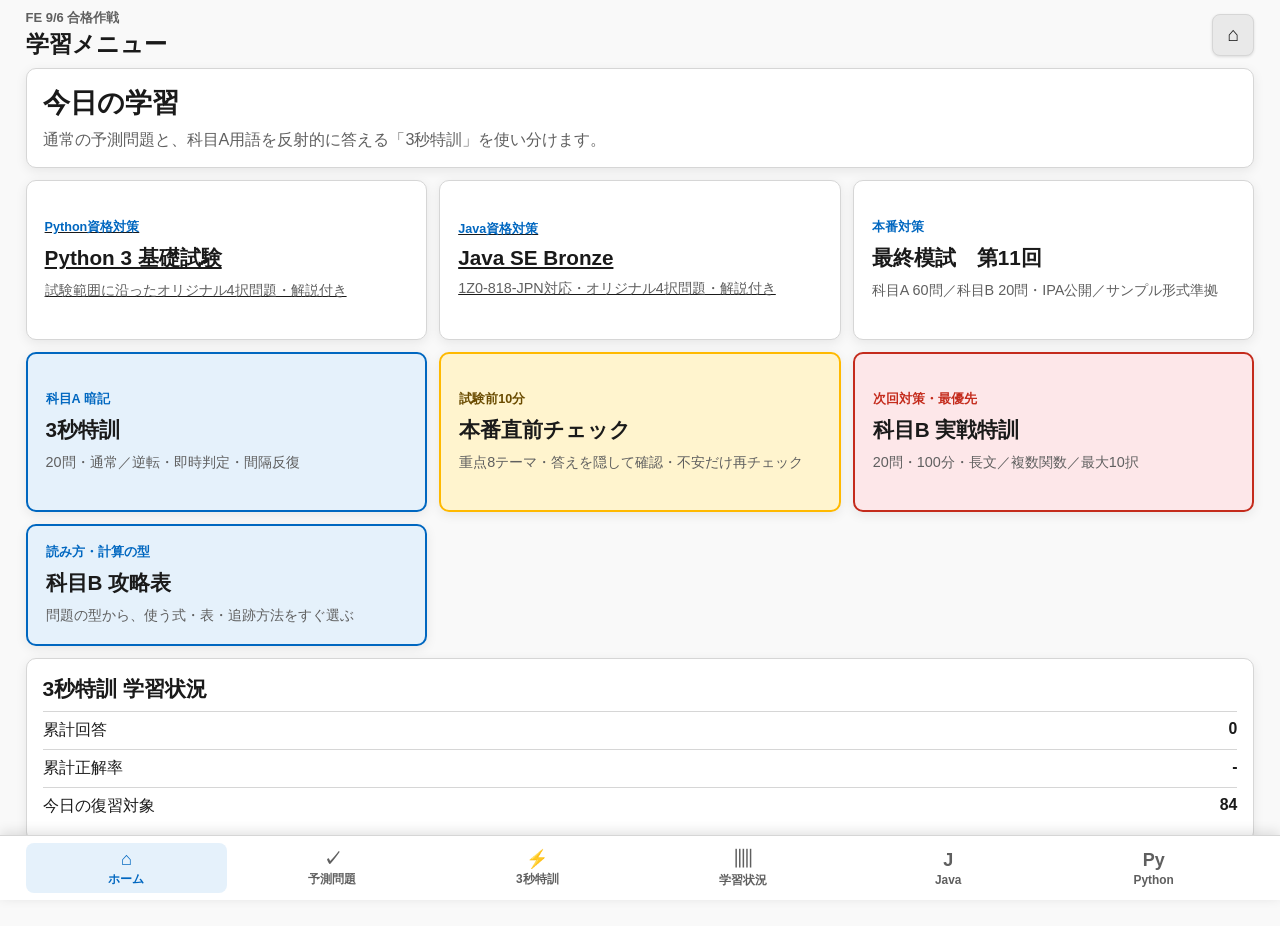
==== index.html @ 93d4a125 "Add responsive Java and Python navigation tabs" ====
<!doctype html>
<html lang="ja">
<head>
  <meta charset="utf-8">
  <meta name="viewport" content="width=device-width,initial-scale=1,viewport-fit=cover">
  <meta name="theme-color" content="#0078d4">
  <meta name="apple-mobile-web-app-capable" content="yes">
  <meta name="apple-mobile-web-app-status-bar-style" content="black-translucent">
  <meta name="apple-mobile-web-app-title" content="FE合格作戦">
  <title>FE 9/6 合格作戦 - 最終模試</title>
  <link rel="stylesheet" href="./styles.css">
</head>
<body>
  <div class="app-shell">
    <header class="app-header">
      <div><p class="eyebrow">FE 9/6 合格作戦</p><h1 id="appTitle">学習メニュー</h1></div>
      <button id="homeBtn" class="icon-btn" type="button" aria-label="ホーム">⌂</button>
    </header>
    <main>
      <section id="homeView" class="home-view">
        <div class="hero-card">
          <h2>今日の学習</h2>
          <p>通常の予測問題と、科目A用語を反射的に答える「3秒特訓」を使い分けます。</p>
        </div>
        <div class="mode-grid">
          <a class="mode-card python-mode-card" href="./python.html"><span class="mode-kicker">Python資格対策</span><strong>Python 3 基礎試験</strong><span>試験範囲に沿ったオリジナル4択問題・解説付き</span></a>
          <a class="mode-card python-mode-card" href="./java.html"><span class="mode-kicker">Java資格対策</span><strong>Java SE Bronze</strong><span>1Z0-818-JPN対応・オリジナル4択問題・解説付き</span></a>
          <button id="startQuizBtn" class="mode-card" type="button">
            <span class="mode-kicker">本番対策</span>
            <strong>最終模試　第11回</strong>
            <span>科目A 60問／科目B 20問・IPA公開／サンプル形式準拠</span>
          </button>
          <button id="startDrillBtn" class="mode-card accent-card" type="button">
            <span class="mode-kicker">科目A 暗記</span>
            <strong>3秒特訓</strong>
            <span>20問・通常／逆転・即時判定・間隔反復</span>
          </button>
          <button id="startCramBtn" class="mode-card cram-mode-card" type="button">
            <span class="mode-kicker">試験前10分</span>
            <strong>本番直前チェック</strong>
            <span>重点8テーマ・答えを隠して確認・不安だけ再チェック</span>
          </button>
          <button id="startBPracticeBtn" class="mode-card b-mode-card" type="button">
            <span class="mode-kicker">次回対策・最優先</span>
            <strong>科目B 実戦特訓</strong>
            <span>20問・100分・長文／複数関数／最大10択</span>
          </button>
          <button id="openBGuideBtn" class="mode-card guide-mode-card" type="button">
            <span class="mode-kicker">読み方・計算の型</span>
            <strong>科目B 攻略表</strong>
            <span>問題の型から、使う式・表・追跡方法をすぐ選ぶ</span>
          </button>
        </div>
        <div class="stats-card">
          <h3>3秒特訓 学習状況</h3>
          <div class="stats-row"><span>累計回答</span><strong id="drillAttempts">0</strong></div>
          <div class="stats-row"><span>累計正解率</span><strong id="drillAccuracy">-</strong></div>
          <div class="stats-row"><span>今日の復習対象</span><strong id="drillDue">0</strong></div>
        </div>
      </section>

      <section id="quizView" hidden>
        <div class="exam-section-bar">
          <button id="sectionABtn" class="section-btn active" type="button">科目A<br><small>60問・90分</small></button>
          <button id="sectionBBtn" class="section-btn" type="button">科目B<br><small>20問・100分</small></button>
          <div class="exam-timer"><small>残り時間</small><strong id="examTimer">--:--</strong></div>
          <button id="resetExamTimerBtn" class="timer-reset" type="button">↺<small>時間リセット</small></button>
        </div>
        <div class="progress-row"><span id="counter"></span><span id="answeredCount"></span></div>
        <div class="progress"><div id="progressBar"></div></div>
        <article class="question-card">
          <div class="meta"><span id="sectionBadge" class="badge"></span><span id="categoryBadge" class="badge soft"></span><span id="importanceBadge" class="badge warn"></span></div>
          <h2 id="questionText"></h2>
          <div id="figureBlock" class="figure-block" hidden></div>
          <pre id="codeBlock" class="code-block" hidden></pre>
          <div id="options" class="options"></div>
          <label class="review-row"><input id="reviewFlag" type="checkbox"><span>あとで見直す</span></label>
        </article>
        <nav class="nav-row"><button id="prevBtn" class="secondary" type="button">← 前へ</button><button id="nextBtn" class="primary" type="button">次へ →</button></nav>
        <button id="submitBtn" class="submit" type="button">回答を提出</button>
      </section>

      <section id="drillView" hidden>
        <div class="progress-row"><span id="drillCounter"></span><span id="drillScore"></span></div>
        <div class="progress drill-progress"><div id="drillProgressBar"></div></div>
        <article class="question-card drill-card">
          <div class="meta"><span class="badge">科目A</span><span id="drillCategory" class="badge soft"></span><span id="drillTimer" class="timer-badge">3</span></div>
          <p id="drillDirection" class="drill-label">説明から用語を3秒で連想</p>
          <h2 id="drillPrompt" class="drill-prompt"></h2>
          <div id="drillOptions" class="options"></div>
          <div id="drillFeedback" class="feedback" hidden>
            <strong id="feedbackTitle"></strong>
            <p id="feedbackExplain"></p>
            <p id="feedbackContrast" class="contrast"></p>
            <div class="exam-example">
              <span class="exam-example-label">本番想定の問題文</span>
              <p id="feedbackExamQuestion"></p>
            </div>
          </div>
        </article>
        <button id="drillNextBtn" class="primary full" type="button" hidden>次の問題へ →</button>
        <button id="endDrillBtn" class="secondary full" type="button">特訓を終了</button>
      </section>

      <section id="drillResultView" class="result-view" hidden>
        <h2>3秒特訓 結果</h2>
        <div id="drillResultSummary" class="result-summary"></div>
        <button id="retryWrongBtn" class="primary full" type="button">間違えた問題を再特訓</button>
        <button id="drillHomeBtn" class="secondary full" type="button">学習メニューへ</button>
      </section>

      <section id="cramView" hidden>
        <div class="progress-row"><span id="cramCounter"></span><span id="cramStatus"></span></div>
        <div class="progress cram-progress"><div id="cramProgressBar"></div></div>
        <article class="question-card cram-card">
          <div class="meta"><span class="badge">本番直前</span><span id="cramCategory" class="badge soft"></span></div>
          <p class="cram-instruction">用語の違いと見分け方を、頭の中で説明してください。</p>
          <h2 id="cramTitle" class="cram-title"></h2>
          <button id="revealCramBtn" class="primary full" type="button">答えを見る</button>
          <div id="cramAnswer" class="cram-answer" hidden></div>
          <div id="cramJudge" class="cram-judge" hidden>
            <button id="cramUnsureBtn" class="secondary" type="button">△ 不安</button>
            <button id="cramKnownBtn" class="primary" type="button">○ 覚えた</button>
          </div>
        </article>
        <button id="endCramBtn" class="secondary full" type="button">直前チェックを終了</button>
      </section>

      <section id="cramResultView" class="result-view cram-result" hidden>
        <h2>本番直前チェック完了</h2>
        <div id="cramResultSummary" class="result-summary"></div>
        <div class="exam-tips"><strong>本番で迷ったとき</strong><p>① 問題文の目的語を確認　② 計算式を書き出す　③ 明らかに違う選択肢から消す</p></div>
        <button id="retryCramBtn" class="primary full" type="button">不安な項目だけ再確認</button>
        <button id="cramHomeBtn" class="secondary full" type="button">学習メニューへ</button>
      </section>

      <section id="resultView" class="result-view" hidden>
        <h2>最終模試 第11回 提出用回答</h2>
        <p>下のテキストをコピーしてChatGPTへ貼り付けてください。正解はこのアプリには入っていません。</p>
        <textarea id="resultText" readonly></textarea>
        <button id="copyBtn" class="primary full" type="button">回答をコピー</button>
        <button id="backBtn" class="secondary full" type="button">問題に戻る</button>
      </section>

      <section id="overviewView" class="overview-view" hidden>
        <div class="overview-head"><h2>最終模試 第11回 問題一覧</h2><button id="closeOverviewBtn" class="icon-btn" type="button">✕</button></div>
        <div id="overviewGrid" class="overview-grid"></div>
      </section>
      <section id="statsView" class="stats-view" hidden>
        <div class="stats-card">
          <h2>学習状況</h2>
          <div class="stats-row"><span>累計回答</span><strong id="statsAttempts">0</strong></div>
          <div class="stats-row"><span>累計正解率</span><strong id="statsAccuracy">-</strong></div>
          <div class="stats-row"><span>今日の復習対象</span><strong id="statsDue">0</strong></div>
          <div class="stats-row"><span>出題方式</span><strong>通常 ⇄ 逆転</strong></div>
        </div>
        <div class="comparison-section">
          <div class="comparison-heading">
            <div>
              <p class="mode-kicker">科目A 弱点対策</p>
              <h2>間違いやすい用語比較</h2>
            </div>
            <span id="comparisonCount" class="comparison-count"></span>
          </div>
          <p class="comparison-lead">似た用語の違いを、意味・見分け方・覚え方で整理します。「重点」はこれまでの誤答を反映しています。</p>
          <div id="comparisonFilters" class="comparison-filters" aria-label="分野で絞り込み"></div>
          <div id="comparisonList" class="comparison-list"></div>
        </div>
      </section>
      <section id="bGuideView" class="b-guide-view" hidden>
        <div class="guide-hero">
          <p class="mode-kicker">科目B 時間不足対策</p>
          <h2>式を探す前に「型」を決める</h2>
          <p>科目Bは万能な一つの方程式では解けません。問題を次の型に分け、対応する小さな表や式だけを使います。</p>
        </div>
        <div class="guide-list">
          <article class="guide-card"><h3>複数関数・戻り値</h3><p class="guide-formula">入力 → 関数Aの戻り値 → 関数Bの戻り値</p><p>呼出し元から始めず、最初に実行される内側の関数から計算します。引数と戻り値を1行ずつ書き、変数名を混ぜないことが重要です。</p></article>
          <article class="guide-card"><h3>繰返し・配列</h3><p class="guide-formula">回数表：i｜更新前｜代入式｜更新後</p><p>全コードを頭で追わず、値が変わる変数だけを表にします。配列は変更された要素だけを書き換えます。</p></article>
          <article class="guide-card"><h3>再帰</h3><p class="guide-formula">f(n) = 基底条件 ／ 漸化式</p><p>まず終了条件の値を確定し、小さいnから順に表を埋めます。同じ計算を枝分かれ図で何度も追わないようにします。</p></article>
          <article class="guide-card"><h3>探索・整列</h3><p class="guide-formula">二分探索：mid = (low＋high) div 2</p><p>比較後は探索範囲が必ず狭くなるかを確認します。昇順か降順か、添字が0始まりか1始まりかを最初に囲みます。</p></article>
          <article class="guide-card"><h3>リスト・木</h3><p class="guide-formula">現在位置 p → next[p] → 次の位置</p><p>データ値とポインタを別の列にします。木の走査は「自分をいつ出力するか」で、行きがけ・途中・帰りがけを判定します。</p></article>
          <article class="guide-card"><h3>ビット演算</h3><p class="guide-formula">AND＝残す／OR＝立てる／XOR＝反転</p><p>10進数へ直さず、対象ビットだけ縦に並べます。左シフトは原則×2、右シフトは原則÷2として候補を絞れます。</p></article>
          <article class="guide-card"><h3>セキュリティ長文</h3><p class="guide-formula">資産｜脅威｜弱点｜対策｜担当者</p><p>先に設問の「誰が」「最初に」「直接」を読みます。本文では規則違反と担当範囲だけに線を引き、背景説明を全部暗記しません。</p></article>
          <article class="guide-card"><h3>時間配分</h3><p class="guide-formula">100分 ÷ 20問 = 平均5分</p><p>3分で解法が決まらなければ見直しへ。短い問題で時間を確保し、長文・複数関数へ戻ります。最後の10分は未回答をなくします。</p></article>
        </div>
        <button id="guidePracticeBtn" class="primary full" type="button">攻略法を使って科目Bを解く</button>
      </section>
    </main>
    <nav class="bottom-tabs" aria-label="画面切替">
      <button id="tabHome" class="tab-btn active" type="button"><span>⌂</span><small>ホーム</small></button>
      <button id="tabQuiz" class="tab-btn" type="button"><span>✓</span><small>予測問題</small></button>
      <button id="tabDrill" class="tab-btn" type="button"><span>⚡</span><small>3秒特訓</small></button>
      <button id="tabStats" class="tab-btn" type="button"><span>▥</span><small>学習状況</small></button>
      <a class="tab-btn" href="./java.html"><span>J</span><small>Java</small></a>
      <a class="tab-btn" href="./python.html"><span>Py</span><small>Python</small></a>
    </nav>
  </div>
  <script src="./terms.js"></script>
  <script src="./questions.js"></script>
  <script src="./app.js"></script>
</body>
</html>
---- styles.css ----
:root{color-scheme:light dark;--bg:#f3f3f3;--surface:#ffffff;--surface-2:#f9f9f9;--text:#1a1a1a;--muted:#5f5f5f;--border:#d6d6d6;--button:#e9e9e9;--button-text:#1a1a1a;--accent:#0067c0;--accent-hover:#005a9e;--accent-text:#ffffff;--selected:#e5f1fb;--selected-border:#0067c0;--code-bg:#202020;--code-text:#f5f5f5;--success:#dff6dd;--success-border:#0f7b0f;--danger:#fde7e9;--danger-border:#c42b1c;--review:#ffb900;--warning-bg:#fff4ce;--warning-text:#6a4b00;--shadow:0 3px 12px rgba(0,0,0,.08)}
@media(prefers-color-scheme:dark){:root{--bg:#202020;--surface:#2b2b2b;--surface-2:#252525;--text:#ffffff;--muted:#c8c8c8;--border:#505050;--button:#3b3b3b;--button-text:#ffffff;--accent:#60cdff;--accent-hover:#75d5ff;--accent-text:#001018;--selected:#18384a;--selected-border:#60cdff;--code-bg:#111111;--code-text:#f5f5f5;--success:#143d20;--success-border:#6ccb5f;--danger:#4a1d1d;--danger-border:#ff99a4;--review:#fce100;--warning-bg:#4b3a00;--warning-text:#fff4ce;--shadow:0 3px 14px rgba(0,0,0,.28)}}
*{box-sizing:border-box}html{font-size:18px;background:var(--bg);color:var(--text)}body{margin:0;background:var(--bg);color:var(--text);font-family:"Segoe UI Variable","Segoe UI",-apple-system,BlinkMacSystemFont,"Hiragino Sans","Yu Gothic",sans-serif}.app-shell{max-width:760px;margin:0 auto;background:var(--surface-2);padding:env(safe-area-inset-top) 16px calc(12px + env(safe-area-inset-bottom));min-height:100dvh}.app-header{display:flex;justify-content:space-between;align-items:center;padding:10px 0 8px}.eyebrow{margin:0;color:var(--muted);font-size:.72rem;font-weight:700}.app-header h1{margin:.05rem 0 0;font-size:1.3rem}.icon-btn{border:1px solid var(--border);background:var(--button);color:var(--button-text);border-radius:8px;width:42px;height:42px;font-size:1.1rem;box-shadow:0 1px 3px rgba(0,0,0,.12)}.progress-row{display:flex;justify-content:space-between;font-size:.76rem;color:var(--muted);margin-bottom:5px}.progress{height:7px;background:var(--border);border-radius:999px;overflow:hidden;margin-bottom:9px}.progress div{height:100%;width:0;background:var(--accent);transition:width .2s}.question-card{background:var(--surface);color:var(--text);border:1px solid var(--border);border-radius:10px;padding:14px 16px;box-shadow:var(--shadow)}.meta{display:flex;gap:6px;flex-wrap:wrap;margin-bottom:8px}.badge{font-size:.66rem;font-weight:700;background:var(--accent);color:var(--accent-text);padding:4px 8px;border-radius:999px}.badge.soft{background:var(--button);color:var(--button-text);border:1px solid var(--border)}.badge.warn{background:var(--warning-bg);color:var(--warning-text);border:1px solid var(--border)}.question-card h2{font-size:1rem;line-height:1.45;margin:0 0 10px}.code-block{font-size:.78rem;line-height:1.35;white-space:pre;overflow-x:auto;background:var(--code-bg);color:var(--code-text);border-radius:8px;padding:9px 11px;margin:0 0 10px;max-height:145px}.options{display:grid;gap:7px}.option-btn{width:100%;text-align:left;border:1px solid var(--border);background:var(--surface);color:var(--text);border-radius:8px;padding:9px 11px;font-size:.9rem;line-height:1.3;min-height:43px}.option-btn:hover{background:var(--button)}.option-btn.selected{border:2px solid var(--selected-border);background:var(--selected);font-weight:700}.option-btn.correct-choice{border:2px solid var(--success-border);background:var(--success);font-weight:700}.option-btn.wrong-choice{border:2px solid var(--danger-border);background:var(--danger)}.option-btn:disabled{color:var(--text);opacity:1}.choice-letter{display:inline-flex;width:26px;height:26px;align-items:center;justify-content:center;border-radius:6px;background:var(--button);color:var(--button-text);margin-right:8px;font-weight:800}.selected .choice-letter,.correct-choice .choice-letter{background:var(--accent);color:var(--accent-text)}.review-row{display:flex;align-items:center;gap:8px;margin-top:9px;padding-top:8px;border-top:1px solid var(--border);font-size:.78rem}.review-row input{width:19px;height:19px;accent-color:var(--accent)}.nav-row{display:grid;grid-template-columns:1fr 1fr;gap:9px;margin-top:8px}button{font:inherit}.primary,.secondary,.submit{border-radius:8px;padding:9px;font-weight:700;min-height:43px}.primary,.submit{border:1px solid var(--accent);background:var(--accent);color:var(--accent-text)}.primary:hover,.submit:hover{background:var(--accent-hover)}.secondary{border:1px solid var(--border);background:var(--button);color:var(--button-text)}.submit{width:100%;margin-top:7px}.full{width:100%;margin-top:10px}.result-view,.overview-view{background:var(--surface);color:var(--text);border:1px solid var(--border);border-radius:10px;padding:16px;box-shadow:var(--shadow)}.result-view textarea{width:100%;height:360px;font-size:.9rem;line-height:1.5;border:1px solid var(--border);border-radius:8px;padding:12px;background:var(--surface-2);color:var(--text)}.overview-head{display:flex;justify-content:space-between;align-items:center}.overview-grid{display:grid;grid-template-columns:repeat(5,1fr);gap:8px;margin-top:12px}.overview-item{border:1px solid var(--border);border-radius:8px;background:var(--surface);color:var(--text);padding:10px 4px;font-weight:800}.overview-item.answered{background:var(--success)}.overview-item.review{outline:3px solid var(--review)}.overview-item.current{background:var(--accent);color:var(--accent-text);border-color:var(--accent)}.toast{position:fixed;left:50%;bottom:calc(20px + env(safe-area-inset-bottom));transform:translateX(-50%);background:var(--text);color:var(--surface);padding:10px 15px;border-radius:999px;font-size:.8rem;z-index:20}
.home-view{display:grid;gap:12px}.hero-card,.stats-card{background:var(--surface);border:1px solid var(--border);border-radius:10px;padding:16px;box-shadow:var(--shadow)}.hero-card h2,.stats-card h3{margin:0 0 6px}.hero-card p{margin:0;color:var(--muted);font-size:.9rem;line-height:1.5}.mode-grid{display:grid;grid-template-columns:1fr 1fr;gap:12px}.mode-card{min-height:160px;text-align:left;display:flex;flex-direction:column;gap:8px;justify-content:center;border:1px solid var(--border);border-radius:10px;background:var(--surface);color:var(--text);padding:18px;box-shadow:var(--shadow)}.mode-card strong{font-size:1.15rem}.mode-card span:last-child{font-size:.8rem;color:var(--muted);line-height:1.45}.mode-kicker{font-size:.7rem;font-weight:800;color:var(--accent)}.accent-card{border:2px solid var(--accent);background:var(--selected)}.stats-row{display:flex;justify-content:space-between;padding:8px 0;border-top:1px solid var(--border);font-size:.88rem}.stats-row:first-of-type{margin-top:8px}
.drill-card{position:relative}.drill-progress div{transition:width .15s}.timer-badge{margin-left:auto;display:inline-flex;align-items:center;justify-content:center;width:34px;height:34px;border-radius:50%;background:var(--accent);color:var(--accent-text);font-weight:800;font-size:1rem}.timer-badge.expired{background:var(--warning-bg);color:var(--warning-text);border:1px solid var(--review)}.drill-label{margin:4px 0 5px;color:var(--muted);font-size:.75rem;font-weight:700}.drill-prompt{font-size:1.25rem!important;line-height:1.45!important;margin-bottom:14px!important}.feedback{margin-top:10px;padding:12px;border-radius:8px;background:var(--surface-2);border:1px solid var(--border)}.feedback strong{font-size:.95rem}.feedback p{margin:6px 0 0;font-size:.82rem;line-height:1.45}.feedback .contrast{color:var(--muted);border-top:1px solid var(--border);padding-top:7px}.exam-example{margin-top:10px;padding:10px;border:1px solid var(--selected-border);border-radius:8px;background:var(--selected)}.exam-example-label{display:inline-block;font-size:.72rem;font-weight:800;color:var(--accent);margin-bottom:4px}.exam-example p{white-space:pre-line;margin:0;font-size:.84rem;line-height:1.5}.result-summary{text-align:center;padding:10px 0}.score-big{font-size:2.2rem;font-weight:800;color:var(--accent)}
@media (min-width:769px){html,body{min-height:768px}.app-shell{height:768px;min-height:768px;max-height:768px;overflow-y:auto}.question-card{max-height:540px;overflow-y:auto}}
@media (max-width:768px){html,body{min-height:100%;height:auto;overflow-y:auto;-webkit-overflow-scrolling:touch}.app-shell{width:100%;max-width:none;min-height:100dvh;height:auto;max-height:none;overflow:visible;padding-left:12px;padding-right:12px}.app-header{padding-top:7px;padding-bottom:5px;position:sticky;top:0;z-index:10;background:var(--surface-2)}.question-card{max-height:none;overflow:visible}.question-card h2{font-size:.96rem}.option-btn{font-size:.88rem;padding:8px 10px;min-height:41px}.nav-row{margin-top:6px}.submit{margin-top:5px}.result-view,.overview-view{height:auto;max-height:none;overflow:visible}.result-view textarea{height:50dvh;min-height:260px}.mode-grid{grid-template-columns:1fr}.mode-card{min-height:120px;padding:14px}.hero-card,.stats-card{padding:13px}.drill-card{max-height:none;overflow:visible}.home-view,.drill-view,.drill-result-view{padding-bottom:calc(24px + env(safe-area-inset-bottom))}}
@media(max-width:380px){html{font-size:16px}.overview-grid{grid-template-columns:repeat(4,1fr)}.question-card{padding:11px 12px}.options{gap:5px}.option-btn{min-height:38px;padding:7px 9px}.mode-card{min-height:105px}}
.cram-mode-card{grid-column:1/-1;min-height:112px;border:2px solid var(--review);background:var(--warning-bg)}.cram-mode-card .mode-kicker{color:var(--warning-text)}.cram-instruction{margin:2px 0 8px;color:var(--muted);font-size:.78rem}.cram-title{font-size:1.25rem!important;margin:8px 0 16px!important}.cram-answer{display:grid;gap:8px;margin-top:10px}.cram-judge{display:grid;grid-template-columns:1fr 1fr;gap:9px;margin-top:12px}.exam-tips{border:1px solid var(--review);border-radius:8px;background:var(--warning-bg);color:var(--warning-text);padding:11px}.exam-tips strong{font-size:.84rem}.exam-tips p{margin:5px 0 0;font-size:.78rem;line-height:1.5}
.b-mode-card{grid-column:1/-1;min-height:112px;border:2px solid var(--danger-border);background:var(--danger)}.b-mode-card .mode-kicker{color:var(--danger-border)}
.exam-section-bar{display:grid;grid-template-columns:1fr 1fr auto auto;gap:7px;align-items:stretch;margin-bottom:9px}.section-btn{border:1px solid var(--border);border-radius:8px;background:var(--button);color:var(--button-text);padding:6px 8px;font-size:.78rem;font-weight:800;line-height:1.15}.section-btn small{font-size:.62rem;font-weight:600;color:var(--muted)}.section-btn.active{border:2px solid var(--accent);background:var(--selected);color:var(--accent)}.exam-timer{min-width:88px;border:1px solid var(--border);border-radius:8px;background:var(--surface);padding:5px 8px;display:flex;flex-direction:column;align-items:center;justify-content:center}.exam-timer small{font-size:.58rem;color:var(--muted)}.exam-timer strong{font-variant-numeric:tabular-nums;font-size:1rem;color:var(--accent)}.exam-timer strong.expired{color:var(--danger-border)}.timer-reset{border:1px solid var(--border);border-radius:8px;background:var(--button);color:var(--button-text);padding:4px 7px;display:flex;flex-direction:column;align-items:center;justify-content:center;font-weight:800}.timer-reset small{font-size:.52rem;white-space:nowrap}
.figure-block{margin:0 0 11px;padding:10px;border:1px solid var(--border);border-radius:8px;background:#fff;color:#111;overflow-x:auto}.figure-block svg{display:block;width:100%;height:auto;max-height:230px}.figure-block table{width:100%;border-collapse:collapse;font-size:.76rem;text-align:center}.figure-block th,.figure-block td{border:1px solid #555;padding:7px 5px}.figure-block th{background:#eee;font-weight:800}.figure-caption{margin:0 0 7px;font-size:.7rem;color:#444;font-weight:700}
@media(max-width:380px){.exam-section-bar{grid-template-columns:1fr 1fr}.exam-timer{grid-column:1/2;flex-direction:row;gap:8px;min-height:36px}.timer-reset{grid-column:2/3;flex-direction:row;gap:5px}.cram-mode-card{grid-column:auto}}
.question-card h2{white-space:pre-line}
.code-block{max-height:none;overflow:visible;white-space:pre-wrap;overflow-wrap:anywhere}
@media (min-width:769px){html,body{height:auto;overflow-y:auto}.app-shell{height:auto;min-height:100dvh;max-height:none;overflow:visible}.question-card{max-height:none;overflow:visible}}
[hidden]{display:none!important}.app-shell{padding-bottom:calc(84px + env(safe-area-inset-bottom))}.bottom-tabs{position:fixed;left:50%;bottom:0;z-index:30;transform:translateX(-50%);width:min(760px,100%);display:grid;grid-template-columns:repeat(4,1fr);gap:4px;padding:7px 10px calc(7px + env(safe-area-inset-bottom));background:var(--surface);border-top:1px solid var(--border);box-shadow:0 -3px 12px rgba(0,0,0,.12)}.tab-btn{border:0;border-radius:8px;background:transparent;color:var(--muted);min-height:50px;display:flex;flex-direction:column;align-items:center;justify-content:center;gap:2px}.tab-btn span{font-size:1rem;font-weight:800}.tab-btn small{font-size:.66rem;font-weight:700}.tab-btn.active{background:var(--selected);color:var(--accent)}.stats-view{padding-top:4px;display:grid;gap:12px}.comparison-section{background:var(--surface);border:1px solid var(--border);border-radius:10px;padding:14px;box-shadow:var(--shadow)}.comparison-heading{display:flex;align-items:flex-end;justify-content:space-between;gap:10px}.comparison-heading h2{margin:2px 0 0;font-size:1.08rem}.comparison-count{font-size:.72rem;color:var(--muted);font-weight:700}.comparison-lead{margin:8px 0 11px;color:var(--muted);font-size:.78rem;line-height:1.5}.comparison-filters{display:flex;gap:6px;overflow-x:auto;padding:1px 0 9px;scrollbar-width:none}.comparison-filters::-webkit-scrollbar{display:none}.filter-chip{flex:0 0 auto;border:1px solid var(--border);border-radius:999px;padding:6px 11px;background:var(--button);color:var(--button-text);font-size:.72rem;font-weight:700}.filter-chip.active{border-color:var(--accent);background:var(--accent);color:var(--accent-text)}.comparison-list{display:grid;gap:8px}.comparison-card{border:1px solid var(--border);border-radius:9px;background:var(--surface-2);overflow:hidden}.comparison-card.priority{border-left:4px solid var(--review)}.comparison-card summary{list-style:none;cursor:pointer;padding:11px 12px;display:flex;align-items:center;justify-content:space-between;gap:10px}.comparison-card summary::-webkit-details-marker{display:none}.comparison-card summary span{display:flex;align-items:center;gap:6px;flex-wrap:wrap}.comparison-card summary small{font-size:.65rem;color:var(--muted);border:1px solid var(--border);border-radius:999px;padding:2px 6px}.comparison-card summary em{font-style:normal;font-size:.63rem;font-weight:800;color:var(--warning-text);background:var(--warning-bg);border-radius:999px;padding:3px 7px}.comparison-card summary strong{width:100%;font-size:.88rem}.comparison-card summary i{font-style:normal;color:var(--accent);font-size:1.2rem;font-weight:700}.comparison-body{border-top:1px solid var(--border);padding:10px 12px 12px;display:grid;gap:8px}.comparison-term{border-left:3px solid var(--accent);padding:4px 8px;background:var(--surface)}.comparison-term strong{font-size:.86rem}.comparison-term p{margin:3px 0;font-size:.78rem;line-height:1.45}.comparison-term span{display:block;color:var(--accent);font-size:.72rem;font-weight:700}.memory-tip{background:var(--selected);border:1px solid var(--selected-border);border-radius:7px;padding:8px 10px}.memory-tip b{font-size:.72rem;color:var(--accent)}.memory-tip p{margin:3px 0 0;font-size:.77rem;line-height:1.45}.comparison-drill{width:100%;margin-top:1px;font-size:.78rem}
.guide-mode-card{grid-column:1/-1;min-height:112px;border:2px solid var(--accent);background:var(--selected)}.b-guide-view{display:grid;gap:12px}.guide-hero,.guide-card{background:var(--surface);border:1px solid var(--border);border-radius:10px;padding:14px;box-shadow:var(--shadow)}.guide-hero h2{margin:3px 0 7px;font-size:1.12rem}.guide-hero p:last-child,.guide-card p{margin:0;color:var(--muted);font-size:.8rem;line-height:1.55}.guide-list{display:grid;gap:9px}.guide-card h3{margin:0 0 6px;font-size:.95rem}.guide-card .guide-formula{margin:0 0 7px;padding:8px 10px;border-radius:7px;background:var(--code-bg);color:var(--code-text);font-family:ui-monospace,SFMono-Regular,Consolas,monospace;font-size:.78rem;font-weight:700;overflow-wrap:anywhere}

/* 利用中のブラウザ領域へ追従し、内部スクロールを作らない */
.app-shell{width:100%;max-width:none;margin:0;padding-left:clamp(12px,2vw,32px);padding-right:clamp(12px,2vw,32px)}
.bottom-tabs{left:0;transform:none;width:100%;grid-template-columns:repeat(6,minmax(0,1fr));padding-left:clamp(4px,2vw,32px);padding-right:clamp(4px,2vw,32px)}
.tab-btn{text-decoration:none;min-width:0}
@media (min-width:769px){.mode-grid{grid-template-columns:repeat(3,minmax(0,1fr))}.mode-card,.python-mode-card,.cram-mode-card,.b-mode-card,.guide-mode-card{grid-column:auto}.guide-list{grid-template-columns:repeat(2,minmax(0,1fr))}}
@media (max-width:520px){.bottom-tabs{gap:1px}.tab-btn{padding:4px 1px}.tab-btn span{font-size:.88rem}.tab-btn small{font-size:.56rem}}
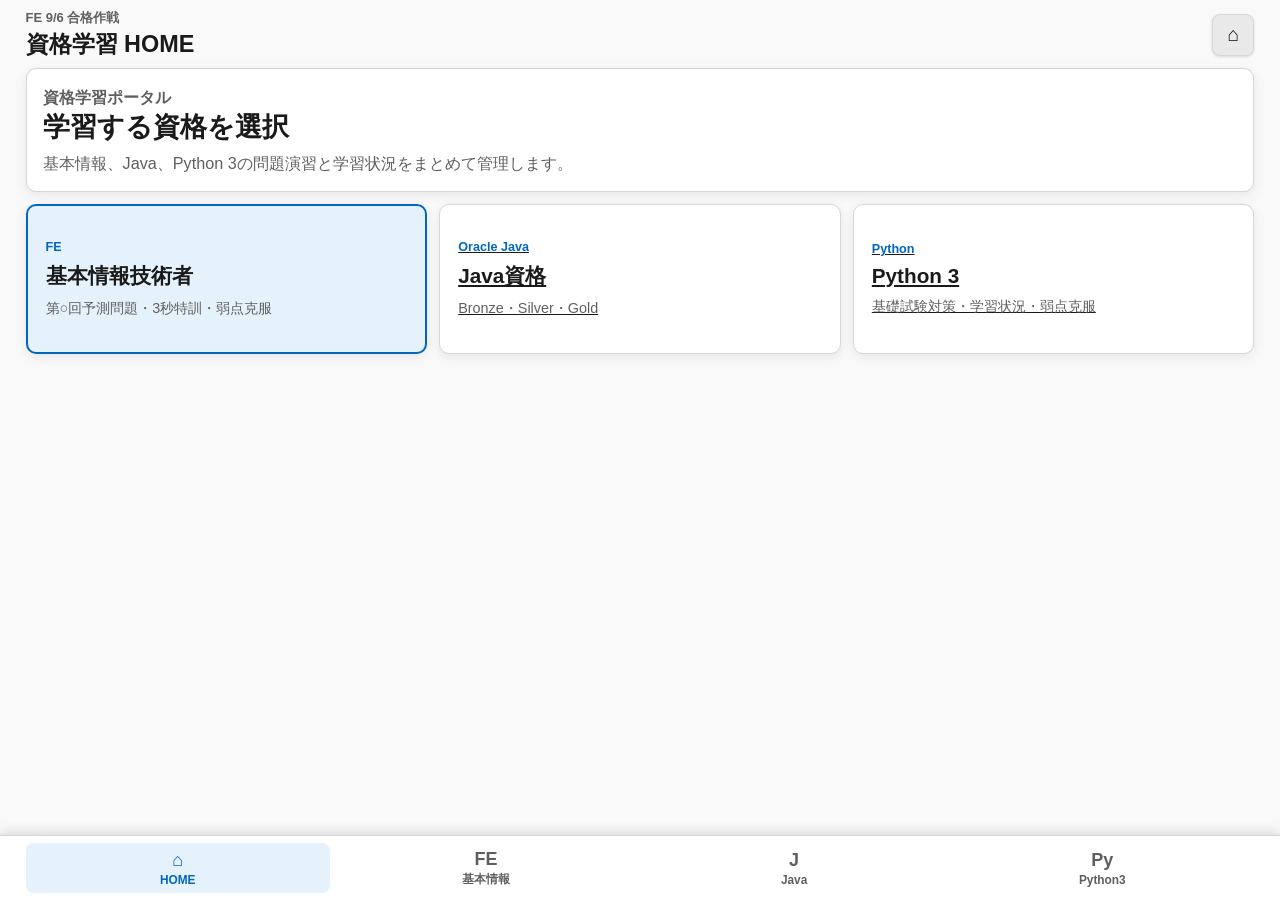
==== commit 96c253f0: "Restructure qualification navigation and learning views" ====
--- a/index.html
+++ b/index.html
@@ -19,12 +19,23 @@
     <main>
       <section id="homeView" class="home-view">
         <div class="hero-card">
+          <p class="mode-kicker">資格学習ポータル</p>
+          <h2>学習する資格を選択</h2>
+          <p>基本情報、Java、Python 3の問題演習と学習状況をまとめて管理します。</p>
+        </div>
+        <div class="mode-grid category-grid">
+          <button id="openFeMenuBtn" class="mode-card accent-card" type="button"><span class="mode-kicker">FE</span><strong>基本情報技術者</strong><span>第○回予測問題・3秒特訓・弱点克服</span></button>
+          <a class="mode-card python-mode-card" href="./java.html"><span class="mode-kicker">Oracle Java</span><strong>Java資格</strong><span>Bronze・Silver・Gold</span></a>
+          <a class="mode-card python-mode-card" href="./python.html"><span class="mode-kicker">Python</span><strong>Python 3</strong><span>基礎試験対策・学習状況・弱点克服</span></a>
+        </div>
+      </section>
+
+      <section id="basicMenuView" class="home-view" hidden>
+        <div class="hero-card">
           <h2>今日の学習</h2>
           <p>通常の予測問題と、科目A用語を反射的に答える「3秒特訓」を使い分けます。</p>
         </div>
         <div class="mode-grid">
-          <a class="mode-card python-mode-card" href="./python.html"><span class="mode-kicker">Python資格対策</span><strong>Python 3 基礎試験</strong><span>試験範囲に沿ったオリジナル4択問題・解説付き</span></a>
-          <a class="mode-card python-mode-card" href="./java.html"><span class="mode-kicker">Java資格対策</span><strong>Java SE Bronze</strong><span>1Z0-818-JPN対応・オリジナル4択問題・解説付き</span></a>
           <button id="startQuizBtn" class="mode-card" type="button">
             <span class="mode-kicker">本番対策</span>
             <strong>最終模試　第11回</strong>
@@ -154,6 +165,8 @@
           <div class="stats-row"><span>今日の復習対象</span><strong id="statsDue">0</strong></div>
           <div class="stats-row"><span>出題方式</span><strong>通常 ⇄ 逆転</strong></div>
         </div>
+      </section>
+      <section id="weaknessView" class="stats-view" hidden>
         <div class="comparison-section">
           <div class="comparison-heading">
             <div>
@@ -186,13 +199,17 @@
         <button id="guidePracticeBtn" class="primary full" type="button">攻略法を使って科目Bを解く</button>
       </section>
     </main>
-    <nav class="bottom-tabs" aria-label="画面切替">
-      <button id="tabHome" class="tab-btn active" type="button"><span>⌂</span><small>ホーム</small></button>
-      <button id="tabQuiz" class="tab-btn" type="button"><span>✓</span><small>予測問題</small></button>
-      <button id="tabDrill" class="tab-btn" type="button"><span>⚡</span><small>3秒特訓</small></button>
-      <button id="tabStats" class="tab-btn" type="button"><span>▥</span><small>学習状況</small></button>
+    <nav id="globalTabs" class="bottom-tabs four-tabs" aria-label="資格選択">
+      <button id="tabAppHome" class="tab-btn active" type="button"><span>⌂</span><small>HOME</small></button>
+      <button id="tabBasic" class="tab-btn" type="button"><span>FE</span><small>基本情報</small></button>
       <a class="tab-btn" href="./java.html"><span>J</span><small>Java</small></a>
-      <a class="tab-btn" href="./python.html"><span>Py</span><small>Python</small></a>
+      <a class="tab-btn" href="./python.html"><span>Py</span><small>Python3</small></a>
+    </nav>
+    <nav id="basicTabs" class="bottom-tabs four-tabs" aria-label="基本情報メニュー" hidden>
+      <button id="tabBasicHome" class="tab-btn" type="button"><span>⌂</span><small>HOME</small></button>
+      <button id="tabBasicMenu" class="tab-btn active" type="button"><span>✓</span><small>問題選択</small></button>
+      <button id="tabBasicStats" class="tab-btn" type="button"><span>▥</span><small>学習状況</small></button>
+      <button id="tabBasicWeakness" class="tab-btn" type="button"><span>!</span><small>弱点克服</small></button>
     </nav>
   </div>
   <script src="./terms.js"></script>
--- a/styles.css
+++ b/styles.css
@@ -23,3 +23,4 @@
 .tab-btn{text-decoration:none;min-width:0}
 @media (min-width:769px){.mode-grid{grid-template-columns:repeat(3,minmax(0,1fr))}.mode-card,.python-mode-card,.cram-mode-card,.b-mode-card,.guide-mode-card{grid-column:auto}.guide-list{grid-template-columns:repeat(2,minmax(0,1fr))}}
 @media (max-width:520px){.bottom-tabs{gap:1px}.tab-btn{padding:4px 1px}.tab-btn span{font-size:.88rem}.tab-btn small{font-size:.56rem}}
+.bottom-tabs.four-tabs{grid-template-columns:repeat(4,minmax(0,1fr))}.category-grid .mode-card{min-height:150px}.coming-soon{opacity:.58;cursor:not-allowed}.qualification-grid{align-items:stretch}
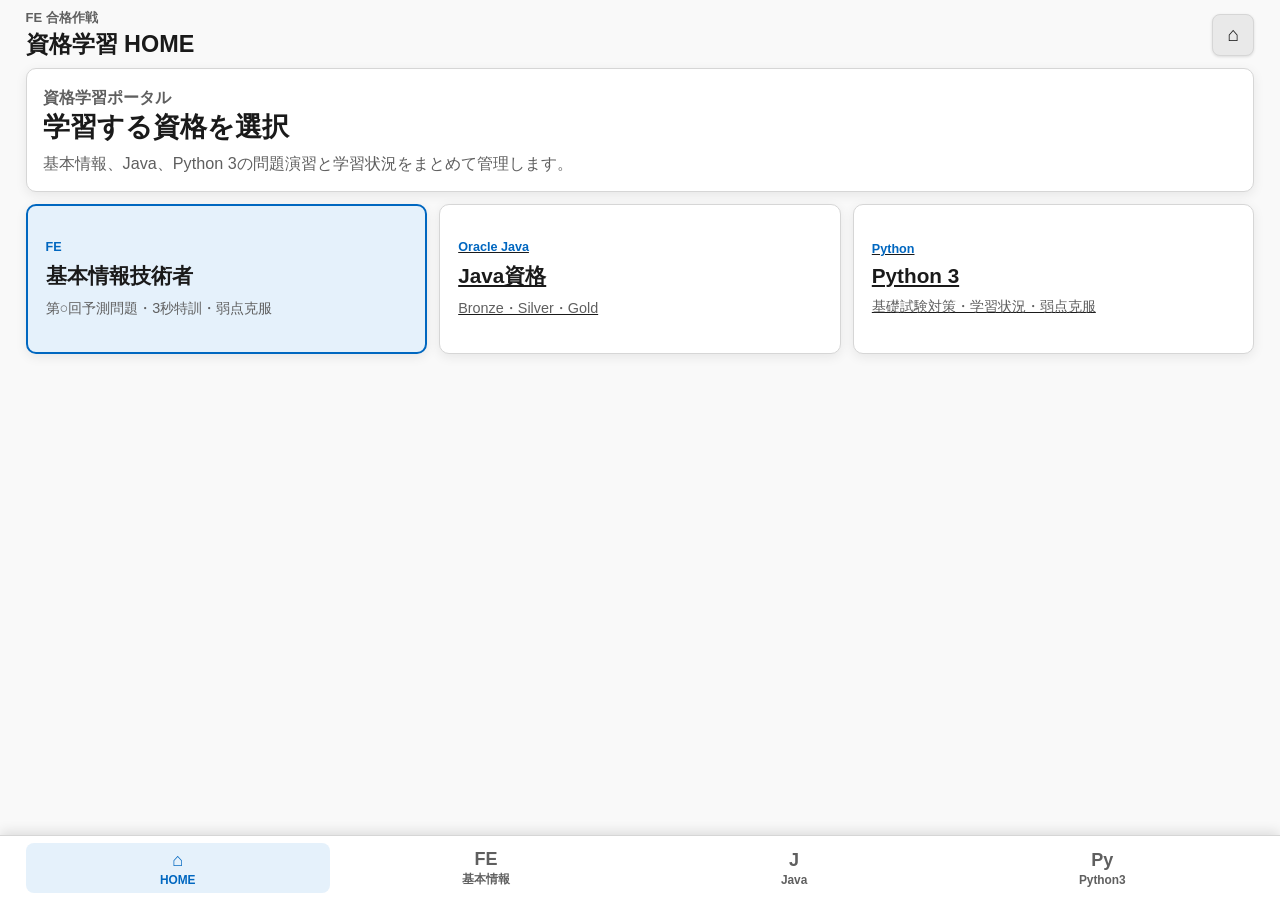
==== commit 1e0a3309: "feat(fe): add selectable A/B counts and B category filters UI" ====
--- a/index.html
+++ b/index.html
@@ -7,13 +7,13 @@
   <meta name="apple-mobile-web-app-capable" content="yes">
   <meta name="apple-mobile-web-app-status-bar-style" content="black-translucent">
   <meta name="apple-mobile-web-app-title" content="FE合格作戦">
-  <title>FE 9/6 合格作戦 - 最終模試</title>
+  <title>FE合格作戦 - 第12回予測問題</title>
   <link rel="stylesheet" href="./styles.css">
 </head>
 <body>
   <div class="app-shell">
     <header class="app-header">
-      <div><p class="eyebrow">FE 9/6 合格作戦</p><h1 id="appTitle">学習メニュー</h1></div>
+      <div><p class="eyebrow">FE 合格作戦</p><h1 id="appTitle">学習メニュー</h1></div>
       <button id="homeBtn" class="icon-btn" type="button" aria-label="ホーム">⌂</button>
     </header>
     <main>
@@ -35,11 +35,33 @@
           <h2>今日の学習</h2>
           <p>通常の予測問題と、科目A用語を反射的に答える「3秒特訓」を使い分けます。</p>
         </div>
+
+        <div class="exam-settings stats-card">
+          <h3>第12回 出題設定</h3>
+          <p class="settings-help">出題数と分野を指定できます。設定変更時は演習を新規開始します。</p>
+          <div class="exam-settings-row">
+            <label for="feACount">科目A 出題数（1～60問）</label>
+            <input id="feACount" type="number" inputmode="numeric" min="1" max="60" step="1" value="60">
+          </div>
+          <div class="exam-settings-row">
+            <label for="feBCount">科目B 出題数（1～20問）</label>
+            <input id="feBCount" type="number" inputmode="numeric" min="1" max="20" step="1" value="20">
+          </div>
+          <fieldset class="topic-settings">
+            <legend>科目B 出題分野（複数選択可）</legend>
+            <div id="feTopicChoices" class="topic-choice-grid"></div>
+            <div class="topic-actions">
+              <button id="feSelectAllTopicsBtn" class="secondary" type="button">全分野を選択</button>
+              <button id="feClearAllTopicsBtn" class="secondary" type="button">選択を解除</button>
+            </div>
+          </fieldset>
+          <p id="feExamPreview" class="exam-preview" aria-live="polite"></p>
+        </div>
         <div class="mode-grid">
           <button id="startQuizBtn" class="mode-card" type="button">
             <span class="mode-kicker">本番対策</span>
-            <strong>最終模試　第11回</strong>
-            <span>科目A 60問／科目B 20問・IPA公開／サンプル形式準拠</span>
+            <strong>最終模試　第12回</strong>
+            <span>科目A・Bの出題数／科目Bの分野を選択可能</span>
           </button>
           <button id="startDrillBtn" class="mode-card accent-card" type="button">
             <span class="mode-kicker">科目A 暗記</span>
@@ -54,8 +76,9 @@
           <button id="startBPracticeBtn" class="mode-card b-mode-card" type="button">
             <span class="mode-kicker">次回対策・最優先</span>
             <strong>科目B 実戦特訓</strong>
-            <span>20問・100分・長文／複数関数／最大10択</span>
-          </button>
+            <span>出題数・分野を選んで実戦演習</span>
+          </button>
+          <button id="reviewLastMistakesBtn" class="mode-card" type="button"><span class="mode-kicker">復習</span><strong>前回の誤答解説</strong><span>直近の採点結果・第11回の間違いを見直す</span></button>
           <button id="openBGuideBtn" class="mode-card guide-mode-card" type="button">
             <span class="mode-kicker">読み方・計算の型</span>
             <strong>科目B 攻略表</strong>
@@ -146,15 +169,23 @@
       </section>
 
       <section id="resultView" class="result-view" hidden>
-        <h2>最終模試 第11回 提出用回答</h2>
-        <p>下のテキストをコピーしてChatGPTへ貼り付けてください。正解はこのアプリには入っていません。</p>
+        <h2>最終模試 第12回 提出用回答</h2>
+        <p>アプリ内で採点・誤答解説を確認できます。回答をコピーすればChatGPTによる追加分析も受けられます。</p>
+        <button id="gradeExamBtn" class="primary full" type="button">この回答を採点する</button>
+        <div id="gradeExamOutput" class="grading-output" hidden></div>
         <textarea id="resultText" readonly></textarea>
         <button id="copyBtn" class="primary full" type="button">回答をコピー</button>
         <button id="backBtn" class="secondary full" type="button">問題に戻る</button>
       </section>
 
+      <section id="lastMistakesView" class="result-view" hidden>
+        <h2 id="lastMistakesTitle">前回の誤答解説</h2>
+        <div id="lastMistakesSummary" class="result-summary"></div>
+        <div id="lastMistakesList" class="grading-output"></div>
+        <button id="lastMistakesHomeBtn" class="secondary full" type="button">問題選択へ戻る</button>
+      </section>
       <section id="overviewView" class="overview-view" hidden>
-        <div class="overview-head"><h2>最終模試 第11回 問題一覧</h2><button id="closeOverviewBtn" class="icon-btn" type="button">✕</button></div>
+        <div class="overview-head"><h2>最終模試 第12回 問題一覧</h2><button id="closeOverviewBtn" class="icon-btn" type="button">✕</button></div>
         <div id="overviewGrid" class="overview-grid"></div>
       </section>
       <section id="statsView" class="stats-view" hidden>
@@ -214,6 +245,9 @@
   </div>
   <script src="./terms.js"></script>
   <script src="./questions.js"></script>
+  <script src="./round12_a.js"></script>
+  <script src="./round12_b.js"></script>
+  <script src="./round12_init.js"></script>
   <script src="./app.js"></script>
 </body>
 </html>
--- a/styles.css
+++ b/styles.css
@@ -24,3 +24,8 @@
 @media (min-width:769px){.mode-grid{grid-template-columns:repeat(3,minmax(0,1fr))}.mode-card,.python-mode-card,.cram-mode-card,.b-mode-card,.guide-mode-card{grid-column:auto}.guide-list{grid-template-columns:repeat(2,minmax(0,1fr))}}
 @media (max-width:520px){.bottom-tabs{gap:1px}.tab-btn{padding:4px 1px}.tab-btn span{font-size:.88rem}.tab-btn small{font-size:.56rem}}
 .bottom-tabs.four-tabs{grid-template-columns:repeat(4,minmax(0,1fr))}.category-grid .mode-card{min-height:150px}.coming-soon{opacity:.58;cursor:not-allowed}.qualification-grid{align-items:stretch}
+.review-mode-card{border:2px solid var(--review);background:var(--warning-bg)}.review-list{display:grid;gap:9px}.review-list code{font-family:ui-monospace,SFMono-Regular,Consolas,monospace;color:var(--text)}
+
+/* 選択肢数と画面幅から列数を自動計算する */
+.options{grid-template-columns:repeat(auto-fit,minmax(min(clamp(165px,22vw,240px),100%),1fr));align-items:stretch}
+.option-btn{height:100%;overflow-wrap:anywhere}
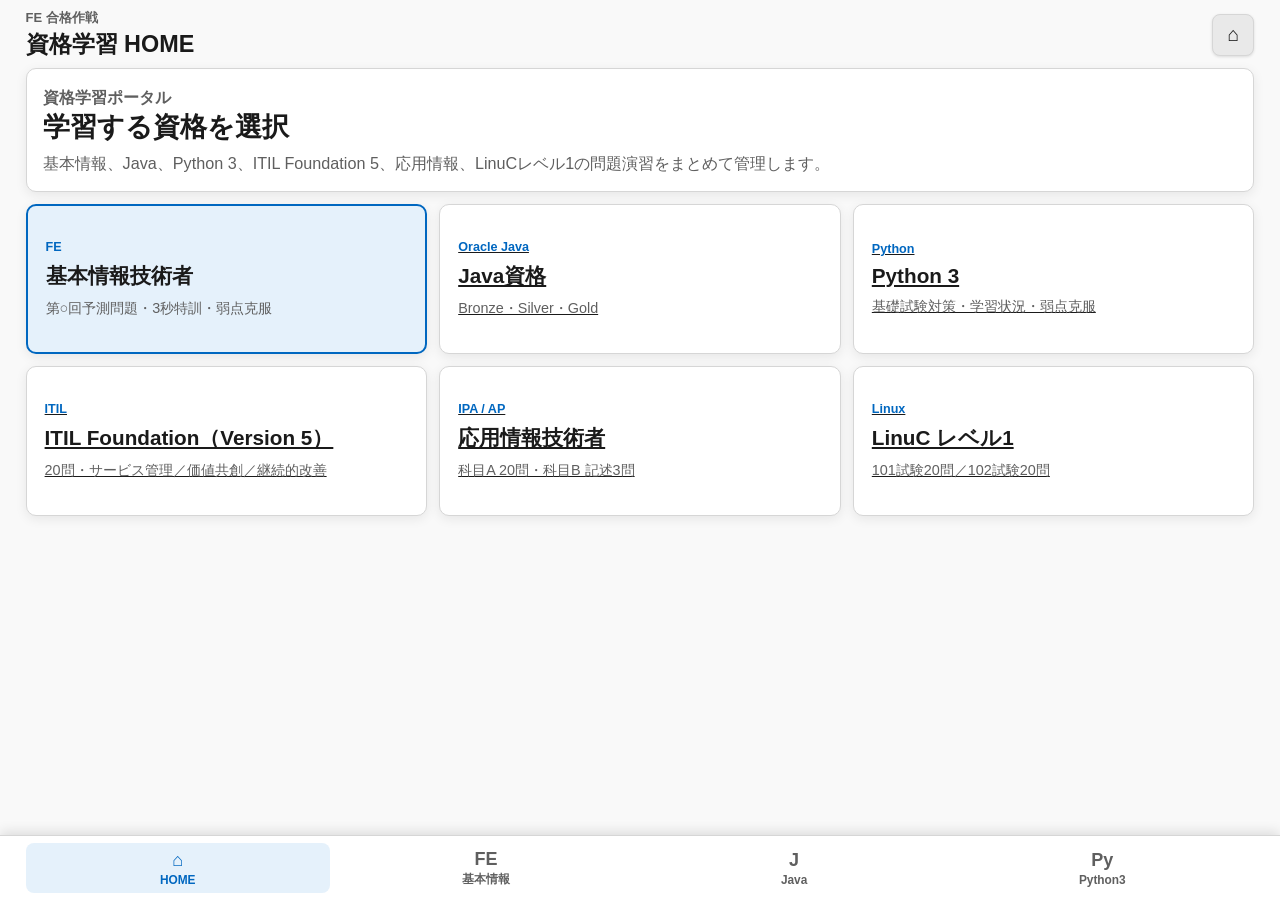
==== commit 46b83c4e: "feat(home): link ITIL v5, applied information and LinuC level 1 quiz pages" ====
--- a/index.html
+++ b/index.html
@@ -21,12 +21,15 @@
         <div class="hero-card">
           <p class="mode-kicker">資格学習ポータル</p>
           <h2>学習する資格を選択</h2>
-          <p>基本情報、Java、Python 3の問題演習と学習状況をまとめて管理します。</p>
+          <p>基本情報、Java、Python 3、ITIL Foundation 5、応用情報、LinuCレベル1の問題演習をまとめて管理します。</p>
         </div>
         <div class="mode-grid category-grid">
           <button id="openFeMenuBtn" class="mode-card accent-card" type="button"><span class="mode-kicker">FE</span><strong>基本情報技術者</strong><span>第○回予測問題・3秒特訓・弱点克服</span></button>
           <a class="mode-card python-mode-card" href="./java.html"><span class="mode-kicker">Oracle Java</span><strong>Java資格</strong><span>Bronze・Silver・Gold</span></a>
           <a class="mode-card python-mode-card" href="./python.html"><span class="mode-kicker">Python</span><strong>Python 3</strong><span>基礎試験対策・学習状況・弱点克服</span></a>
+          <a class="mode-card python-mode-card" href="./cert_quiz.html?cert=itil5"><span class="mode-kicker">ITIL</span><strong>ITIL Foundation（Version 5）</strong><span>20問・サービス管理／価値共創／継続的改善</span></a>
+          <a class="mode-card python-mode-card" href="./cert_quiz.html?cert=ap_a"><span class="mode-kicker">IPA / AP</span><strong>応用情報技術者</strong><span>科目A 20問・科目B 記述3問</span></a>
+          <a class="mode-card python-mode-card" href="./cert_quiz.html?cert=linuc101"><span class="mode-kicker">Linux</span><strong>LinuC レベル1</strong><span>101試験20問／102試験20問</span></a>
         </div>
       </section>
 
@@ -72,6 +75,11 @@
             <span class="mode-kicker">試験前10分</span>
             <strong>本番直前チェック</strong>
             <span>重点8テーマ・答えを隠して確認・不安だけ再チェック</span>
+          </button>
+          <button id="startAPracticeBtn" class="mode-card" type="button">
+            <span class="mode-kicker">科目A</span>
+            <strong>科目A 集中特訓</strong>
+            <span>選択した問題数だけを解く・採点可能</span>
           </button>
           <button id="startBPracticeBtn" class="mode-card b-mode-card" type="button">
             <span class="mode-kicker">次回対策・最優先</span>
--- a/styles.css
+++ b/styles.css
@@ -29,3 +29,35 @@
 /* 選択肢数と画面幅から列数を自動計算する */
 .options{grid-template-columns:repeat(auto-fit,minmax(min(clamp(165px,22vw,240px),100%),1fr));align-items:stretch}
 .option-btn{height:100%;overflow-wrap:anywhere}
+
+/* 第12回：出題設定と誤答レビュー。OSの既存カラートークンを利用 */
+.exam-settings{margin:12px 0 16px;padding:16px}
+.exam-settings h3{margin:0 0 6px}
+.settings-help{margin:0 0 12px;color:var(--muted);font-size:.85rem}
+.exam-settings-row{display:flex;justify-content:space-between;align-items:center;gap:15px;padding:10px 0;border-top:1px solid var(--border)}
+.exam-settings-row label{font-weight:750;font-size:.9rem}
+.exam-settings-row input{width:92px;min-width:72px;border:1px solid var(--border);border-radius:7px;padding:9px;background:var(--surface);color:var(--text);font-size:1rem;text-align:center}
+.topic-settings{border:1px solid var(--border);border-radius:9px;padding:12px;margin:10px 0}
+.topic-settings legend{font-size:.86rem;font-weight:800;padding:0 7px}
+.topic-choice-grid{display:grid;grid-template-columns:repeat(auto-fit,minmax(min(180px,100%),1fr));gap:9px}
+.fe-topic-choice{display:flex;align-items:center;gap:8px;background:var(--surface-2);border:1px solid var(--border);padding:10px;border-radius:8px;cursor:pointer;font-size:.83rem;font-weight:650}
+.fe-topic-choice input{accent-color:var(--accent);width:18px;height:18px;flex-shrink:0}
+.topic-actions{display:flex;gap:8px;flex-wrap:wrap;margin-top:11px}
+.topic-actions button{font-size:.78rem}
+.exam-preview{border:1px solid var(--selected-border);background:var(--selected);border-radius:8px;padding:10px;margin:10px 0 0;line-height:1.55;font-size:.82rem;font-weight:700}
+.settings-warning{color:var(--warning-text);background:var(--warning-bg)}
+.mode-card:disabled{opacity:.45;cursor:not-allowed}
+.grading-output{display:grid;gap:10px;text-align:left}
+.grading-output h3{margin:4px 0}
+.grading-output > p{margin:0 0 4px;line-height:1.5}
+.grade-card{border:1px solid var(--border);border-radius:9px;background:var(--surface);overflow:hidden}
+.grade-card summary{cursor:pointer;padding:12px;display:flex;justify-content:space-between;align-items:center;gap:12px;list-style:none}
+.grade-card summary::-webkit-details-marker{display:none}
+.grade-card summary strong{font-size:.88rem}
+.grade-card summary span{white-space:nowrap;color:var(--accent);font-weight:800;font-size:.8rem}
+.grade-body{border-top:1px solid var(--border);padding:12px;overflow-wrap:anywhere}
+.grade-body p{white-space:pre-line;line-height:1.6;font-size:.85rem}
+.grade-code{white-space:pre-wrap;overflow:visible;overflow-wrap:anywhere;border-radius:8px;background:var(--code-bg);color:var(--code-text);padding:12px;font-size:.81rem}
+.grade-figure{max-width:100%;overflow-x:auto}
+.grade-figure svg{max-width:100%}
+@media(max-width:540px){.exam-settings{padding:12px}.topic-choice-grid{grid-template-columns:repeat(2,minmax(0,1fr))}.fe-topic-choice{padding:9px 6px;font-size:.75rem}.grade-card summary{align-items:flex-start;flex-direction:column;gap:6px}}
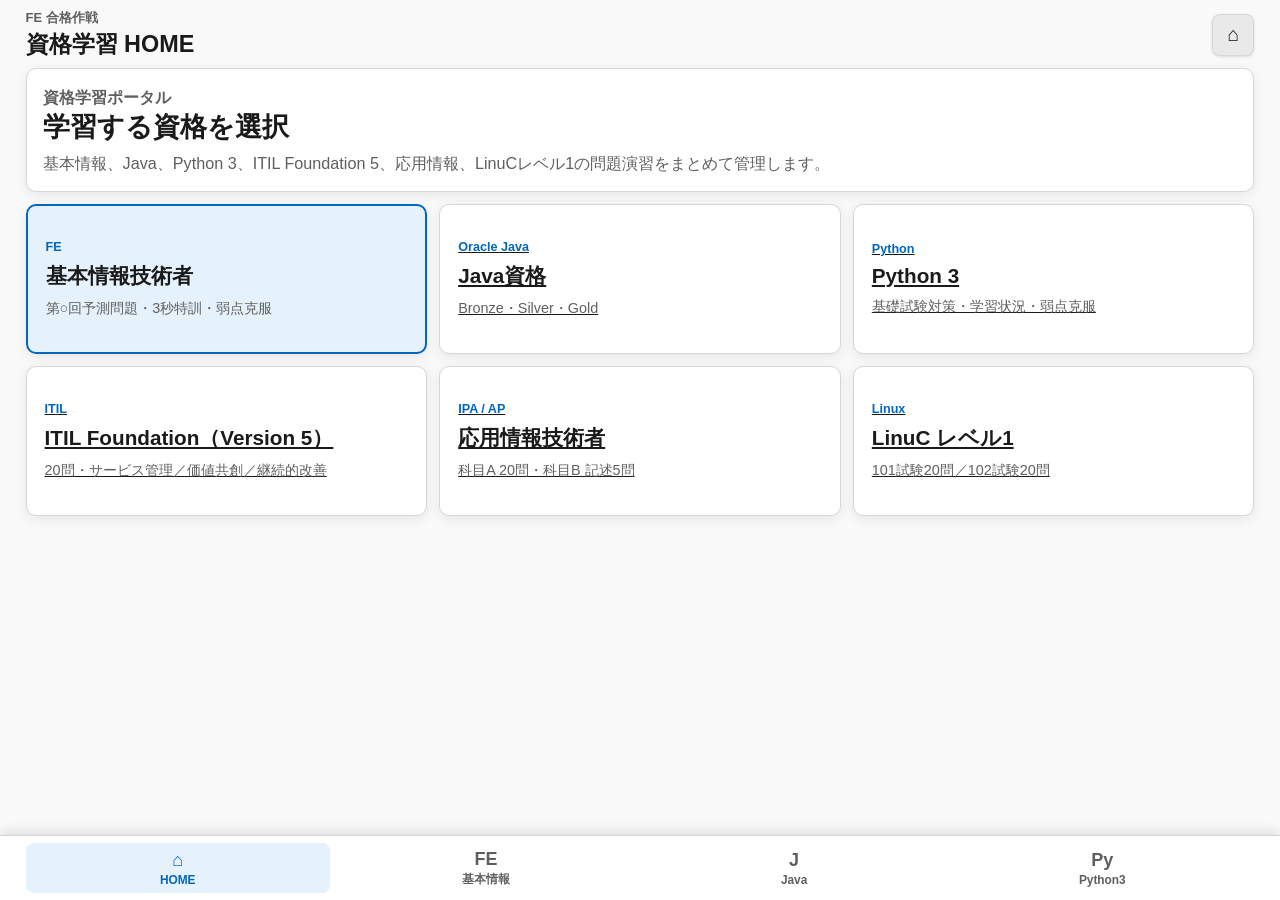
==== commit 3b52100b: "fix(quiz): improve practice restart, AP B 5 questions and review numbering" ====
--- a/index.html
+++ b/index.html
@@ -28,7 +28,7 @@
           <a class="mode-card python-mode-card" href="./java.html"><span class="mode-kicker">Oracle Java</span><strong>Java資格</strong><span>Bronze・Silver・Gold</span></a>
           <a class="mode-card python-mode-card" href="./python.html"><span class="mode-kicker">Python</span><strong>Python 3</strong><span>基礎試験対策・学習状況・弱点克服</span></a>
           <a class="mode-card python-mode-card" href="./cert_quiz.html?cert=itil5"><span class="mode-kicker">ITIL</span><strong>ITIL Foundation（Version 5）</strong><span>20問・サービス管理／価値共創／継続的改善</span></a>
-          <a class="mode-card python-mode-card" href="./cert_quiz.html?cert=ap_a"><span class="mode-kicker">IPA / AP</span><strong>応用情報技術者</strong><span>科目A 20問・科目B 記述3問</span></a>
+          <a class="mode-card python-mode-card" href="./cert_quiz.html?cert=ap_a"><span class="mode-kicker">IPA / AP</span><strong>応用情報技術者</strong><span>科目A 20問・科目B 記述5問</span></a>
           <a class="mode-card python-mode-card" href="./cert_quiz.html?cert=linuc101"><span class="mode-kicker">Linux</span><strong>LinuC レベル1</strong><span>101試験20問／102試験20問</span></a>
         </div>
       </section>
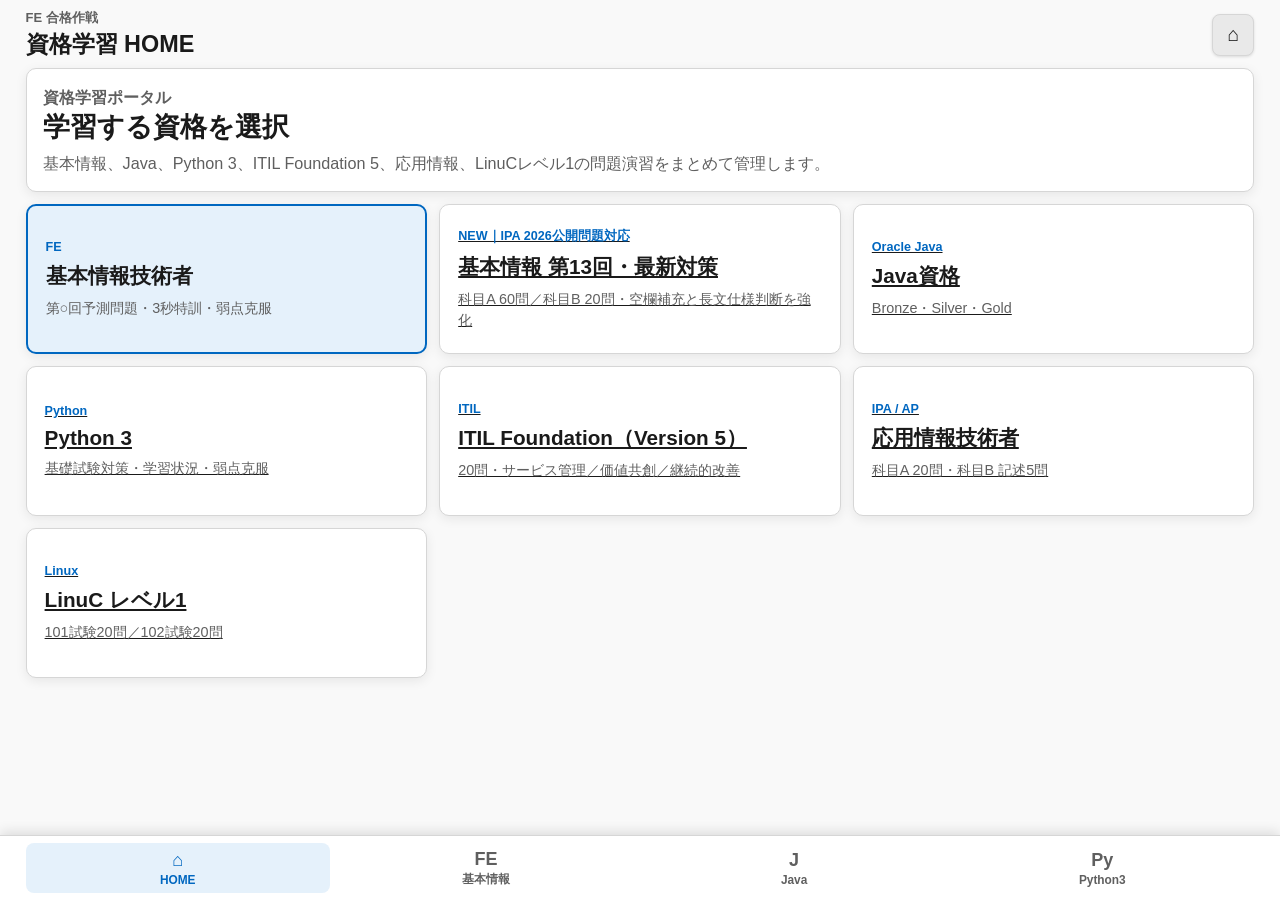
==== commit b3275573: "feat(home): place IPA 2026 rebuilt full-length round on FE portal and menu" ====
--- a/index.html
+++ b/index.html
@@ -25,6 +25,7 @@
         </div>
         <div class="mode-grid category-grid">
           <button id="openFeMenuBtn" class="mode-card accent-card" type="button"><span class="mode-kicker">FE</span><strong>基本情報技術者</strong><span>第○回予測問題・3秒特訓・弱点克服</span></button>
+          <a class="mode-card ipa-new-mode-card" href="./ipa_latest.html"><span class="mode-kicker">NEW｜IPA 2026公開問題対応</span><strong>基本情報 第13回・最新対策</strong><span>科目A 60問／科目B 20問・空欄補充と長文仕様判断を強化</span></a>
           <a class="mode-card python-mode-card" href="./java.html"><span class="mode-kicker">Oracle Java</span><strong>Java資格</strong><span>Bronze・Silver・Gold</span></a>
           <a class="mode-card python-mode-card" href="./python.html"><span class="mode-kicker">Python</span><strong>Python 3</strong><span>基礎試験対策・学習状況・弱点克服</span></a>
           <a class="mode-card python-mode-card" href="./cert_quiz.html?cert=itil5"><span class="mode-kicker">ITIL</span><strong>ITIL Foundation（Version 5）</strong><span>20問・サービス管理／価値共創／継続的改善</span></a>
@@ -81,11 +82,13 @@
             <strong>科目A 集中特訓</strong>
             <span>選択した問題数だけを解く・採点可能</span>
           </button>
+          <a class="mode-card ipa-new-mode-card" href="./ipa_latest.html"><span class="mode-kicker">NEW｜IPA 2026公開問題対応</span><strong>基本情報 第13回・最新対策</strong><span>科目A 60問／科目B 20問・空欄補充と長文仕様判断を強化</span></a>
           <button id="startBPracticeBtn" class="mode-card b-mode-card" type="button">
             <span class="mode-kicker">次回対策・最優先</span>
             <strong>科目B 実戦特訓</strong>
             <span>出題数・分野を選んで実戦演習</span>
           </button>
+          <a class="mode-card reading-mode-card" href="./b_reading.html"><span class="mode-kicker">設問先読み／時間短縮</span><strong>科目B 読解特訓</strong><span>関数の役割判定・トレース表・理解／解答時間の分離計測・弱点別再出題</span></a>
           <button id="reviewLastMistakesBtn" class="mode-card" type="button"><span class="mode-kicker">復習</span><strong>前回の誤答解説</strong><span>直近の採点結果・第11回の間違いを見直す</span></button>
           <button id="openBGuideBtn" class="mode-card guide-mode-card" type="button">
             <span class="mode-kicker">読み方・計算の型</span>
--- a/styles.css
+++ b/styles.css
@@ -61,3 +61,6 @@
 .grade-figure{max-width:100%;overflow-x:auto}
 .grade-figure svg{max-width:100%}
 @media(max-width:540px){.exam-settings{padding:12px}.topic-choice-grid{grid-template-columns:repeat(2,minmax(0,1fr))}.fe-topic-choice{padding:9px 6px;font-size:.75rem}.grade-card summary{align-items:flex-start;flex-direction:column;gap:6px}}
+
+.reading-mode-card{grid-column:1/-1;min-height:116px;text-decoration:none;border:2px solid var(--accent);background:var(--selected)}
+.reading-mode-card .mode-kicker{color:var(--accent)}
